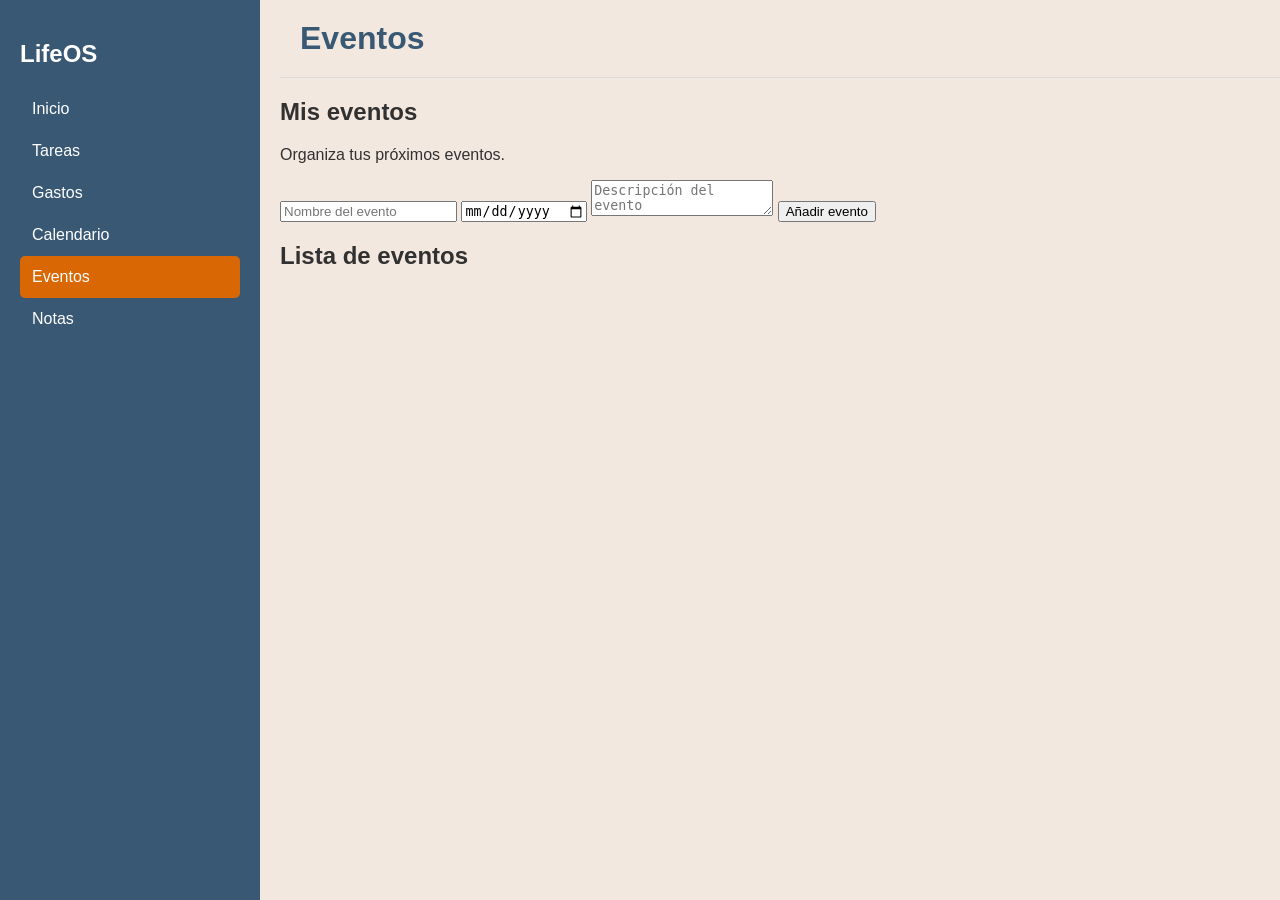
==== eventos.html @ 9a354e15 "HU03 - Gestion de eventos" ====
<!DOCTYPE html>
<html lang="es">

<head>
    <meta charset="UTF-8">
    <meta name="viewport" content="width=devide-width, initial-scale=1.0">
    <title>LifeOS - Eventos</title>
    <link rel="stylesheet" href="css/style.css">
    <script src="js/main.js" defer></script>
</head>

<body>
    <nav>
        <h2>LifeOS</h2>
        <a href="index.html">Inicio</a>
        <a href="tareas.html">Tareas</a>
        <a href="gastos.html">Gastos</a>
        <a href="calendario.html">Calendario</a>
        <a href="eventos.html" class="activo">Eventos</a>
        <a href="notas.html">Notas</a>
    </nav>

    <header>
        <h1>Eventos</h1>
    </header>
    <main>
        <section>
            <h2>Mis eventos</h2>
            <p>Organiza tus próximos eventos.</p>

            <form id="formularioEvento">
                <input type="text" id="nombreEvento" placeholder="Nombre del evento" required>

                <input type="date" id="fechaEvento" required>

                <textarea id="descripcionEvento" placeholder="Descripción del evento"></textarea>

                <button type="submit">Añadir evento</button>
            </form>
        </section>

        <section>
            <h2>Lista de eventos</h2>
            <ul id="listaEventos"></ul>

        </section>
    </main>

</body>

</html>
---- css/style.css ----
nav {
    background-color: #395874;
    width: 220px;
    height: 100vh;
    position: fixed;
    top: 0;
    left: 0;
    padding: 20px;
}

nav h2 {
    color: white;
}

nav a {
    display: block;
    color: white;
    text-decoration: none;
    padding: 12px;
}

main {
    margin-left: 280px;
}
header {
    margin-left: 280px;
    padding: 20px;
    border-bottom: 1px solid #ddd;
}

header h1 {
    color: #395874;
    margin: 0;
}
body {
    margin: 0;
    font-family: Arial, sans-serif;
    background-color: #F2E8DF;
    color: #313131;
}
.bienvenida {
    background-color: white;
    padding: 20px;
    border-radius: 10px;
    margin-top: 20px;
}

.bienvenida h2 {
    color: #395874;
    margin-top: 0;
}
.resumen {
    display: flex;
    gap: 20px;
    margin-top: 20px;
}

.tarjeta {
    background-color: white;
    padding: 20px;
    border-radius: 10px;
    flex: 1;
}

.tarjeta h3 {
    color: #395874;
    font-size: 16px;
}

.tarjeta p {
    font-size: 24px;
    font-weight: bold;
}
.tareasInicio {
    background-color: white;
    padding: 20px;
    border-radius: 10px;
    margin-top: 20px;
}

.tareasInicio h2 {
    color: #395874;
}

.tareasInicio a {
    color: #D96704;
    text-decoration: none;
}

.eventosInicio {
    background-color: white;
    padding: 20px;
    border-radius: 10px;
    margin-top: 20px;
}

.eventosInicio h2 {
    color: #395874;
}

.eventosInicio a {
    color: #D96704;
    text-decoration: none;
}

nav a:hover {
    background-color: #D96704;
    border-radius: 5px;
}

nav a.activo {
    background-color: #D96704;
    border-radius: 5px;
}
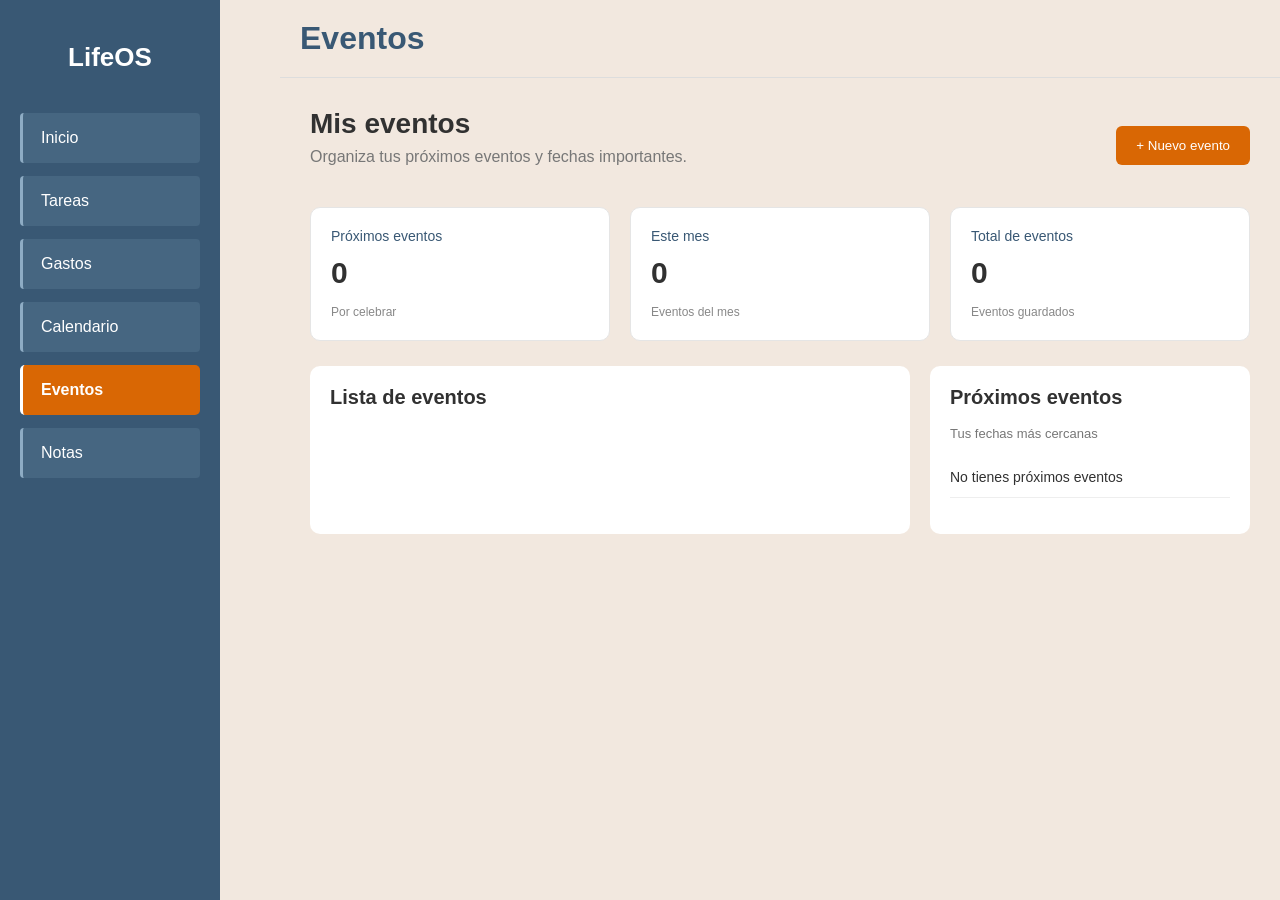
==== commit a749764f: "Mejoras visuales HU03 eventos" ====
--- a/eventos.html
+++ b/eventos.html
@@ -3,10 +3,10 @@
 
 <head>
     <meta charset="UTF-8">
-    <meta name="viewport" content="width=devide-width, initial-scale=1.0">
+    <meta name="viewport" content="width=device-width, initial-scale=1.0">
     <title>LifeOS - Eventos</title>
     <link rel="stylesheet" href="css/style.css">
-    <script src="js/main.js" defer></script>
+    <script src="js/eventos.js" defer></script>
 </head>
 
 <body>
@@ -23,10 +23,17 @@
     <header>
         <h1>Eventos</h1>
     </header>
-    <main>
-        <section>
-            <h2>Mis eventos</h2>
-            <p>Organiza tus próximos eventos.</p>
+    <main class="paginaEventos">
+        <section class="cabeceraEventos">
+            <div>
+                <h2>Mis eventos</h2>
+                <p>Organiza tus próximos eventos y fechas importantes.</p>
+            </div>
+
+            <button type="button" id="botonNuevoEvento">+ Nuevo evento</button>
+        </section>
+
+        <section class="formularioEventos" id="seccionFormularioEvento" hidden>
 
             <form id="formularioEvento">
                 <input type="text" id="nombreEvento" placeholder="Nombre del evento" required>
@@ -39,11 +46,43 @@
             </form>
         </section>
 
-        <section>
-            <h2>Lista de eventos</h2>
-            <ul id="listaEventos"></ul>
+        <section class="resumenEventos">
 
-        </section>
+    <div class="tarjetaEvento">
+        <h3>Próximos eventos</h3>
+        <p id="totalProximosEventos">0</p>
+        <span>Por celebrar</span>
+    </div>
+
+    <div class="tarjetaEvento">
+        <h3>Este mes</h3>
+        <p id="eventosEsteMes">0</p>
+        <span>Eventos del mes</span>
+    </div>
+
+    <div class="tarjetaEvento">
+        <h3>Total de eventos</h3>
+        <p id="totalEventos">0</p>
+        <span>Eventos guardados</span>
+    </div>
+
+</section>
+
+        <div class="contenidoEventos">
+
+    <section class="listadoEventos">
+        <h2>Lista de eventos</h2>
+        <ul id="listaEventos"></ul>
+    </section>
+
+    <section class="proximosEventos">
+        <h2>Próximos eventos</h2>
+        <p>Tus fechas más cercanas</p>
+
+        <ul id="listaProximosEventos"></ul>
+    </section>
+
+</div>
     </main>
 
 </body>
--- a/css/style.css
+++ b/css/style.css
@@ -111,4 +111,739 @@
 nav a.activo {
     background-color: #D96704;
     border-radius: 5px;
+}
+
+/* PAGINA DE TAREAS */
+
+.paginaTareas {
+    padding: 30px;
+}
+
+/* CABECERA */
+
+.cabeceraTareas {
+    display: flex;
+    justify-content: space-between;
+    align-items: center;
+    margin-bottom: 25px;
+}
+
+.cabeceraTareas h2 {
+    font-size: 28px;
+    margin: 0;
+}
+
+.cabeceraTareas p {
+    color: #777;
+    margin-top: 8px;
+}
+
+/* BOTON NUEVA TAREA */
+
+#botonNuevaTarea {
+    background-color: #D96704;
+    color: white;
+    border: none;
+    padding: 12px 20px;
+    border-radius: 6px;
+    cursor: pointer;
+}
+
+#botonNuevaTarea:hover {
+    background-color: #b85503;
+}
+
+/* FORMULARIO */
+
+.formularioTareas {
+    background-color: white;
+    padding: 20px;
+    border-radius: 10px;
+    margin-bottom: 25px;
+}
+
+#formularioTarea {
+    display: flex;
+    gap: 10px;
+    flex-wrap: wrap;
+}
+
+#formularioTarea input,
+#formularioTarea select {
+    padding: 12px;
+    border: 1px solid #ddd;
+    border-radius: 6px;
+    flex: 1;
+}
+
+#formularioTarea button {
+    background-color: #395874;
+    color: white;
+    border: none;
+    padding: 12px 20px;
+    border-radius: 6px;
+    cursor: pointer;
+}
+
+#formularioTarea button:hover {
+    background-color: #29445e;
+}
+
+/* LISTADO DE TAREAS */
+
+.listadoTareas {
+    background-color: white;
+    padding: 20px;
+    border-radius: 10px;
+}
+
+.listadoTareas h2 {
+    margin-top: 0;
+    font-size: 20px;
+}
+
+/* OCULTAR FORMULARIO */
+
+.formularioTareas[hidden] {
+    display: none;
+}
+
+/* LISTA DE TAREAS */
+
+#listaTareas {
+    list-style: none;
+    padding: 0;
+    margin: 0;
+}
+
+#listaTareas li {
+    padding: 18px 10px;
+    border-bottom: 1px solid #eee;
+    font-size: 14px;
+}
+
+#listaTareas li:last-child {
+    border-bottom: none;
+}
+
+/* BOTONES DE LAS TAREAS */
+
+#listaTareas button {
+    padding: 8px 12px;
+    margin-left: 8px;
+    border: none;
+    border-radius: 5px;
+    cursor: pointer;
+    font-size: 12px;
+}
+
+/* COMPLETAR */
+
+#listaTareas button:nth-of-type(1) {
+    background-color: #395874;
+    color: white;
+}
+
+/* ELIMINAR */
+
+#listaTareas button:nth-of-type(2) {
+    background-color: #f8dddd;
+    color: #a52a2a;
+}
+
+/* EDITAR */
+
+#listaTareas button:nth-of-type(3) {
+    background-color: #F2E8DF;
+    color: #D96704;
+}
+
+/* EFECTO AL PASAR EL RATON */
+
+#listaTareas button:hover {
+    opacity: 0.8;
+}
+
+/* TARJETAS DE RESUMEN DE TAREAS */
+
+.resumenTareas {
+    display: flex;
+    gap: 20px;
+    margin-bottom: 25px;
+}
+
+.tarjetaTarea {
+    background-color: white;
+    padding: 20px;
+    border-radius: 10px;
+    flex: 1;
+    border: 1px solid #e5e5e5;
+}
+
+.tarjetaTarea h3 {
+    color: #395874;
+    font-size: 14px;
+    font-weight: normal;
+    margin: 0;
+}
+
+.tarjetaTarea p {
+    font-size: 30px;
+    font-weight: bold;
+    margin: 12px 0;
+}
+
+.tarjetaTarea span {
+    color: #888;
+    font-size: 12px;
+}
+
+/* DISTRIBUCION DE TAREAS */
+
+.contenidoTareas {
+    display: flex;
+    gap: 20px;
+}
+
+.listadoTareas {
+    flex: 2;
+    min-width: 0;
+}
+
+.progresoTareas {
+    flex: 1;
+    background-color: white;
+    padding: 20px;
+    border-radius: 10px;
+}
+
+.progresoTareas h2 {
+    margin-top: 0;
+    font-size: 20px;
+}
+
+.progresoTareas h3 {
+    margin-top: 30px;
+    font-size: 16px;
+}
+
+/* BARRA DE PROGRESO */
+
+.barraProgreso {
+    background-color: #e5e5e5;
+    height: 8px;
+    border-radius: 10px;
+    overflow: hidden;
+}
+
+#progresoCompletado {
+    background-color: #D96704;
+    height: 100%;
+    width: 0%;
+    border-radius: 10px;
+}
+
+#porcentajeProgreso {
+    font-weight: bold;
+}
+
+/* MEJORAR LISTADO DE TAREAS */
+
+#listaTareas li {
+    display: flex;
+    align-items: center;
+    flex-wrap: wrap;
+    gap: 8px;
+    padding: 16px 10px;
+    border-bottom: 1px solid #eee;
+}
+
+#listaTareas li:hover {
+    background-color: #faf8f6;
+}
+
+/* BOTONES */
+
+#listaTareas button {
+    margin-left: 0;
+    padding: 8px 12px;
+    border-radius: 6px;
+    font-size: 12px;
+}
+
+/* SEPARAR EL PRIMER BOTON DEL TEXTO */
+
+#listaTareas button:first-of-type {
+    margin-left: auto;
+}
+
+/* BOTONES DESACTIVADOS */
+
+#listaTareas button:disabled {
+    background-color: #ddd;
+    color: #777;
+    cursor: default;
+}
+
+/* ETIQUETAS DE PRIORIDAD */
+
+.prioridad {
+    padding: 5px 10px;
+    border-radius: 5px;
+    font-size: 12px;
+    font-weight: bold;
+    text-transform: capitalize;
+}
+
+/* ALTA - ROJO */
+.prioridad.alta {
+    background-color: #FCE2E2;
+    color: #B42318;
+}
+
+/* MEDIA - NARANJA */
+.prioridad.media {
+    background-color: #FFF0D9;
+    color: #B85C00;
+}
+
+/* BAJA - VERDE */
+.prioridad.baja {
+    background-color: #DDF3E4;
+    color: #237A42;
+}
+
+/* TAREAS COMPLETADAS */
+
+#listaTareas li.tareaCompletada {
+    background-color: #F0F8F1;
+    border-left: 4px solid #4CAF50;
+}
+
+.tareaCompletada button:first-of-type {
+    background-color: #DDF3E4;
+    color: #237A42;
+    opacity: 1;
+}
+
+.tareaCompletada .prioridad {
+    opacity: 0.6;
+}
+
+/* MENU LATERAL */
+
+nav {
+    box-sizing: border-box;
+    display: flex;
+    flex-direction: column;
+    gap: 5px;
+}
+
+nav h2 {
+    font-size: 26px;
+    margin-bottom: 35px;
+    text-align: center;
+}
+
+nav a {
+    padding: 14px 15px;
+    border-radius: 8px;
+    font-size: 14px;
+    transition: background-color 0.2s;
+}
+
+nav a:hover {
+    background-color: #4D6B86;
+}
+
+nav a.activo {
+    background-color: #D96704;
+    font-weight: bold;
+}
+/* ENLACES DEL MENU LATERAL */
+
+nav a {
+    background-color: #466681;
+    border-left: 3px solid #8EACC4;
+    border-radius: 4px;
+    padding: 16px 18px;
+    margin-bottom: 8px;
+    font-size: 16px;
+}
+
+/* AL PASAR EL RATON */
+
+nav a:hover {
+    background-color: #557792;
+}
+
+/* PAGINA ACTIVA */
+
+nav a.activo {
+    background-color: #D96704;
+    border-left: 3px solid white;
+}
+
+/* PARTE INFERIOR DEL MENU */
+
+.pieMenu {
+    margin-top: auto;
+    text-align: center;
+}
+
+.infoMenu {
+    background-color: #F0F8F1;
+    padding: 15px;
+    border-radius: 8px;
+    color: #D96704;
+    text-align: left;
+}
+
+.infoMenu h3 {
+    margin: 0;
+    font-size: 15px;
+}
+
+.infoMenu p {
+    font-size: 13px;
+}
+
+.infoMenu hr {
+    border: none;
+    border-top: 1px solid #7890A5;
+}
+
+.pieMenu small {
+    display: block;
+    color: #C5D3DF;
+    margin-top: 15px;
+    font-size: 11px;
+}
+
+/* CABECERA DE EVENTOS */
+
+.cabeceraEventos {
+    display: flex;
+    justify-content: space-between;
+    align-items: center;
+    margin-bottom: 25px;
+}
+
+.cabeceraEventos h2 {
+    font-size: 28px;
+    margin: 0;
+}
+
+.cabeceraEventos p {
+    color: #777;
+    margin-top: 8px;
+}
+
+#botonNuevoEvento {
+    background-color: #D96704;
+    color: white;
+    border: none;
+    padding: 12px 20px;
+    border-radius: 6px;
+    cursor: pointer;
+}
+
+#botonNuevoEvento:hover {
+    background-color: #b85503;
+}
+
+/* FORMULARIO DE EVENTOS */
+
+.formularioEventos[hidden] {
+    display: none;
+}
+
+/* TARJETAS DE EVENTOS */
+
+.resumenEventos {
+    display: flex;
+    gap: 20px;
+    margin-bottom: 25px;
+}
+
+.tarjetaEvento {
+    background-color: white;
+    padding: 20px;
+    border-radius: 10px;
+    flex: 1;
+    border: 1px solid #e5e5e5;
+}
+
+.tarjetaEvento h3 {
+    color: #395874;
+    font-size: 14px;
+    font-weight: normal;
+    margin: 0;
+}
+
+.tarjetaEvento p {
+    font-size: 30px;
+    font-weight: bold;
+    margin: 12px 0;
+}
+
+.tarjetaEvento span {
+    color: #888;
+    font-size: 12px;
+}
+
+/* LISTADO DE EVENTOS */
+
+.listadoEventos {
+    background-color: white;
+    padding: 20px;
+    border-radius: 10px;
+}
+
+.listadoEventos h2 {
+    margin-top: 0;
+    font-size: 20px;
+}
+
+#listaEventos {
+    list-style: none;
+    padding: 0;
+    margin: 0;
+}
+
+#listaEventos li {
+    padding: 18px 10px;
+    border-bottom: 1px solid #eee;
+    font-size: 14px;
+}
+
+#listaEventos li:last-child {
+    border-bottom: none;
+}
+
+#listaEventos li:hover {
+    background-color: #faf8f6;
+}
+
+/* BOTONES DE EVENTOS */
+
+#listaEventos button {
+    padding: 8px 12px;
+    margin-left: 8px;
+    border: none;
+    border-radius: 5px;
+    cursor: pointer;
+    font-size: 12px;
+}
+
+#listaEventos button:first-of-type {
+    background-color: #f8dddd;
+    color: #a52a2a;
+}
+
+#listaEventos button:last-of-type {
+    background-color: #F2E8DF;
+    color: #D96704;
+}
+
+#listaEventos button:hover {
+    opacity: 0.8;
+}
+
+/* DISEÑO DE CADA EVENTO */
+
+#listaEventos li {
+    display: flex;
+    align-items: center;
+    gap: 15px;
+    padding: 15px 10px;
+}
+
+/* FECHA */
+
+.fechaEvento {
+    background-color: #F2E8DF;
+    border-radius: 8px;
+    padding: 10px;
+    min-width: 45px;
+    text-align: center;
+}
+
+.fechaEvento strong {
+    display: block;
+    color: #D96704;
+    font-size: 22px;
+}
+
+.fechaEvento span {
+    color: #395874;
+    font-size: 12px;
+    font-weight: bold;
+}
+
+/* INFORMACION */
+
+.informacionEvento {
+    flex: 1;
+    min-width: 0;
+}
+
+.informacionEvento h3 {
+    margin: 0 0 5px 0;
+    font-size: 15px;
+    color: #313131;
+}
+
+.informacionEvento p {
+    margin: 0;
+    font-size: 13px;
+    color: #777;
+}
+
+/* FORMULARIO DE EVENTOS */
+
+.formularioEventos {
+    background-color: white;
+    padding: 20px;
+    border-radius: 10px;
+    margin-bottom: 25px;
+}
+
+#formularioEvento {
+    display: flex;
+    gap: 15px;
+    align-items: center;
+    flex-wrap: wrap;
+}
+
+#formularioEvento input,
+#formularioEvento textarea {
+    padding: 12px;
+    border: 1px solid #ddd;
+    border-radius: 6px;
+    font-family: Arial, sans-serif;
+    font-size: 14px;
+    flex: 1;
+    min-width: 150px;
+    box-sizing: border-box;
+}
+
+#formularioEvento textarea {
+    resize: vertical;
+    min-height: 45px;
+}
+
+#formularioEvento input:focus,
+#formularioEvento textarea:focus {
+    outline: none;
+    border-color: #395874;
+}
+
+#formularioEvento button {
+    background-color: #395874;
+    color: white;
+    border: none;
+    padding: 14px 20px;
+    border-radius: 6px;
+    cursor: pointer;
+    font-size: 14px;
+}
+
+#formularioEvento button:hover {
+    background-color: #29445e;
+}
+
+/* DISTRIBUCION DE EVENTOS */
+
+.contenidoEventos {
+    display: flex;
+    gap: 20px;
+}
+
+.listadoEventos {
+    flex: 2;
+    min-width: 0;
+}
+
+.proximosEventos {
+    flex: 1;
+    background-color: white;
+    padding: 20px;
+    border-radius: 10px;
+}
+
+.proximosEventos h2 {
+    margin-top: 0;
+    font-size: 20px;
+}
+
+.proximosEventos p {
+    color: #777;
+    font-size: 13px;
+}
+
+#listaProximosEventos {
+    list-style: none;
+    padding: 0;
+}
+
+#listaProximosEventos li {
+    padding: 12px 0;
+    border-bottom: 1px solid #eee;
+    font-size: 14px;
+}
+
+/* PROXIMOS EVENTOS */
+
+#listaProximosEventos li {
+    display: flex;
+    align-items: center;
+    gap: 12px;
+    padding: 12px 0;
+    border-bottom: 1px solid #eee;
+}
+
+#listaProximosEventos li p {
+    margin: 0;
+    color: #313131;
+    font-size: 14px;
+    font-weight: bold;
+}
+
+#listaProximosEventos .fechaEvento {
+    flex-shrink: 0;
+}
+
+/* AJUSTAR PAGINA DE EVENTOS */
+
+.paginaEventos {
+    margin-left: 280px;
+    padding: 30px;
+    box-sizing: border-box;
+}
+
+.contenidoEventos {
+    display: flex;
+    gap: 20px;
+    width: 100%;
+}
+
+.listadoEventos {
+    flex: 2;
+    min-width: 0;
+}
+
+.proximosEventos {
+    flex: 1;
+    min-width: 0;
+}
+
+.resumenEventos {
+    width: 100%;
+    box-sizing: border-box;
+}
+
+.contenidoEventos {
+    width: 100%;
+    box-sizing: border-box;
 }
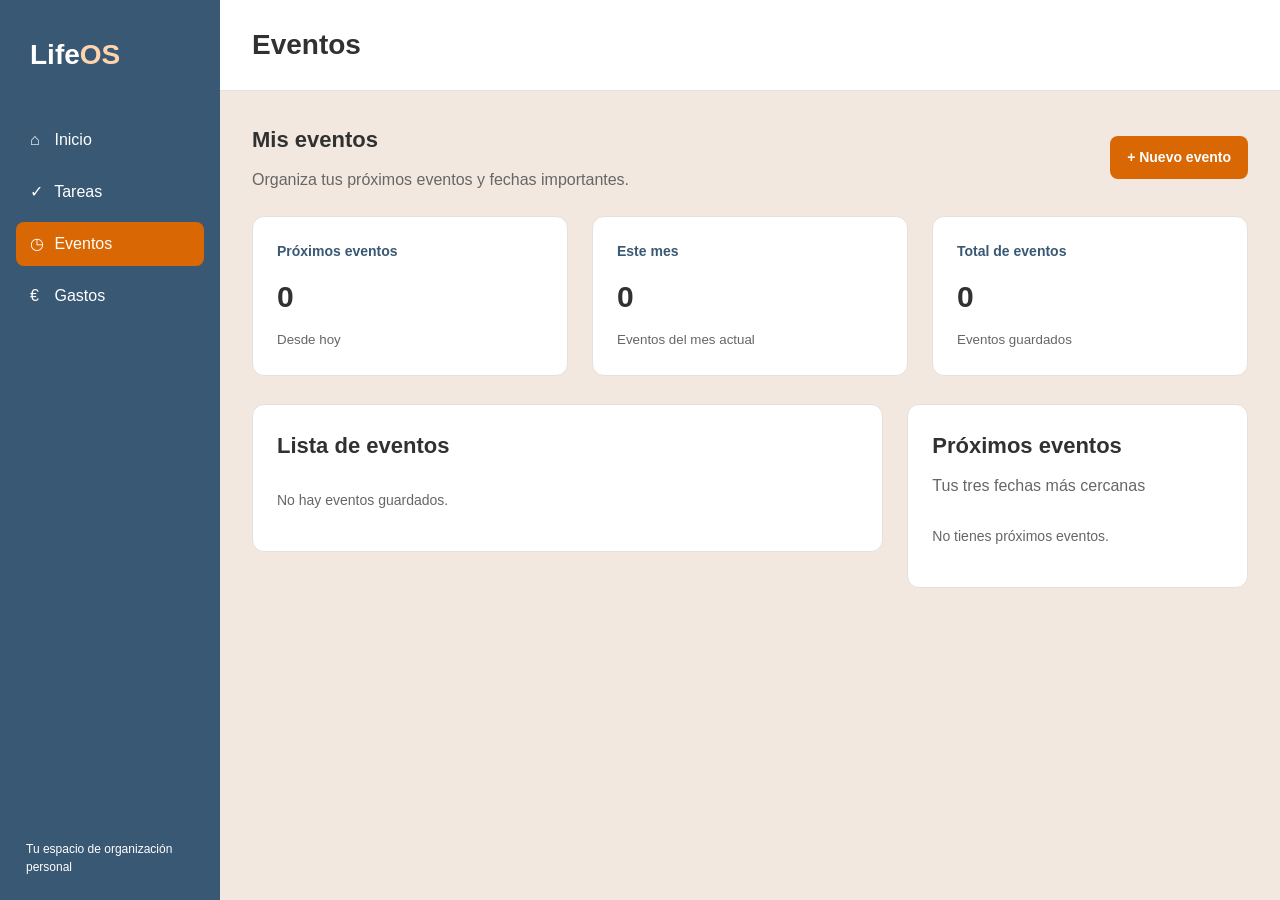
==== commit 9a4b0014: "Corrección del código final" ====
--- a/eventos.html
+++ b/eventos.html
@@ -1,90 +1,101 @@
 <!DOCTYPE html>
 <html lang="es">
-
-<head>
-    <meta charset="UTF-8">
-    <meta name="viewport" content="width=device-width, initial-scale=1.0">
-    <title>LifeOS - Eventos</title>
-    <link rel="stylesheet" href="css/style.css">
-    <script src="js/eventos.js" defer></script>
-</head>
-
-<body>
-    <nav>
-        <h2>LifeOS</h2>
-        <a href="index.html">Inicio</a>
-        <a href="tareas.html">Tareas</a>
-        <a href="gastos.html">Gastos</a>
-        <a href="calendario.html">Calendario</a>
-        <a href="eventos.html" class="activo">Eventos</a>
-        <a href="notas.html">Notas</a>
-    </nav>
-
-    <header>
-        <h1>Eventos</h1>
-    </header>
-    <main class="paginaEventos">
-        <section class="cabeceraEventos">
-            <div>
-                <h2>Mis eventos</h2>
-                <p>Organiza tus próximos eventos y fechas importantes.</p>
+    <head>
+        <meta charset="UTF-8">
+        <meta name="viewport" content="width=device-width, initial-scale=1.0">
+        <title>LifeOS - Eventos</title>
+        <link rel="stylesheet" href="css/style.css">
+        <script src="js/eventos.js" defer></script>
+    </head>
+    <body>
+        <nav class="menu" aria-label="Navegación principal">
+            <a class="logo" href="index.html">Life<span>OS</span></a>
+            <a href="index.html">
+                <span aria-hidden="true">⌂</span>
+                Inicio
+            </a>
+            <a href="tareas.html">
+                <span aria-hidden="true">✓</span>
+                Tareas
+            </a>
+            <a href="eventos.html" class="activo" aria-current="page">
+                <span aria-hidden="true">◷</span>
+                Eventos
+            </a>
+            <a href="gastos.html">
+                <span aria-hidden="true">€</span>
+                Gastos
+            </a>
+            <p class="pieMenu">Tu espacio de organización personal</p>
+        </nav>
+        <header class="cabecera">
+            <h1>Eventos</h1>
+        </header>
+        <main class="pagina eventos">
+            <p id="mensaje" class="mensaje" role="alert" hidden></p>
+            <section class="tituloPagina">
+                <div>
+                    <h2>Mis eventos</h2>
+                    <p>Organiza tus próximos eventos y fechas importantes.</p>
+                </div>
+                <button id="botonNuevoEvento" aria-controls="seccionFormularioEvento" aria-expanded="false">+ Nuevo evento</button>
+            </section>
+            <section class="estadisticas" aria-label="Resumen de eventos">
+                <div class="tarjeta estadistica">
+                    <h3>Próximos eventos</h3>
+                    <p id="totalProximosEventos">0</p>
+                    <small>Desde hoy</small>
+                </div>
+                <div class="tarjeta estadistica">
+                    <h3>Este mes</h3>
+                    <p id="eventosEsteMes">0</p>
+                    <small>Eventos del mes actual</small>
+                </div>
+                <div class="tarjeta estadistica">
+                    <h3>Total de eventos</h3>
+                    <p id="totalEventos">0</p>
+                    <small>Eventos guardados</small>
+                </div>
+            </section>
+            <section class="tarjeta formulario" id="seccionFormularioEvento" hidden>
+                <h2 id="tituloFormulario">Nuevo evento</h2>
+                <form id="formularioEvento">
+                    <div class="campo">
+                        <label for="nombreEvento">Título</label>
+                        <input id="nombreEvento" name="nombre" required maxlength="120">
+                    </div>
+                    <div class="campo">
+                        <label for="fechaEvento">Fecha</label>
+                        <input type="date" id="fechaEvento" name="fecha" required>
+                    </div>
+                    <div class="campo">
+                        <label for="lugarEvento">Lugar</label>
+                        <input id="lugarEvento" name="lugar" required maxlength="160" placeholder="Dirección o reunión online">
+                    </div>
+                    <div class="campo campoAncho">
+                        <label for="descripcionEvento">Descripción (opcional)</label>
+                        <textarea id="descripcionEvento" name="descripcion" maxlength="1000" rows="2">
+                        </textarea>
+                    </div>
+                    <div class="acciones">
+                        <button type="submit">Guardar evento</button>
+                        <button type="button" class="secundario" id="cancelarEvento">Cancelar</button>
+                    </div>
+                </form>
+            </section>
+            <div class="columnas">
+                <section class="tarjeta">
+                    <h2>Lista de eventos</h2>
+                    <ul id="listaEventos" class="lista">
+                    </ul>
+                </section>
+                <section class="tarjeta">
+                    <h2>Próximos eventos</h2>
+                    <p class="ayuda">Tus tres fechas más cercanas</p>
+                    <ul id="listaProximosEventos" class="lista">
+                    </ul>
+                </section>
             </div>
-
-            <button type="button" id="botonNuevoEvento">+ Nuevo evento</button>
-        </section>
-
-        <section class="formularioEventos" id="seccionFormularioEvento" hidden>
-
-            <form id="formularioEvento">
-                <input type="text" id="nombreEvento" placeholder="Nombre del evento" required>
-
-                <input type="date" id="fechaEvento" required>
-
-                <textarea id="descripcionEvento" placeholder="Descripción del evento"></textarea>
-
-                <button type="submit">Añadir evento</button>
-            </form>
-        </section>
-
-        <section class="resumenEventos">
-
-    <div class="tarjetaEvento">
-        <h3>Próximos eventos</h3>
-        <p id="totalProximosEventos">0</p>
-        <span>Por celebrar</span>
-    </div>
-
-    <div class="tarjetaEvento">
-        <h3>Este mes</h3>
-        <p id="eventosEsteMes">0</p>
-        <span>Eventos del mes</span>
-    </div>
-
-    <div class="tarjetaEvento">
-        <h3>Total de eventos</h3>
-        <p id="totalEventos">0</p>
-        <span>Eventos guardados</span>
-    </div>
-
-</section>
-
-        <div class="contenidoEventos">
-
-    <section class="listadoEventos">
-        <h2>Lista de eventos</h2>
-        <ul id="listaEventos"></ul>
-    </section>
-
-    <section class="proximosEventos">
-        <h2>Próximos eventos</h2>
-        <p>Tus fechas más cercanas</p>
-
-        <ul id="listaProximosEventos"></ul>
-    </section>
-
-</div>
-    </main>
-
-</body>
-
-</html>+        </main>
+    </body>
+</html>
--- a/css/style.css
+++ b/css/style.css
@@ -1,849 +1,618 @@
-nav {
-    background-color: #395874;
-    width: 220px;
-    height: 100vh;
-    position: fixed;
-    top: 0;
-    left: 0;
-    padding: 20px;
-}
-
-nav h2 {
-    color: white;
-}
-
-nav a {
-    display: block;
-    color: white;
-    text-decoration: none;
-    padding: 12px;
-}
-
-main {
-    margin-left: 280px;
-}
-header {
-    margin-left: 280px;
-    padding: 20px;
-    border-bottom: 1px solid #ddd;
-}
-
-header h1 {
-    color: #395874;
-    margin: 0;
-}
+/*colores, navegación y componentes compartidos */
+
+:root {
+    --azul: #395874;
+    --naranja: #d96704;
+    --crema: #f2e8df;
+    --texto: #313131;
+    --borde: #e5e0db;
+}
+
+* {
+    box-sizing: border-box;
+}
+
 body {
     margin: 0;
-    font-family: Arial, sans-serif;
-    background-color: #F2E8DF;
-    color: #313131;
-}
-.bienvenida {
-    background-color: white;
-    padding: 20px;
-    border-radius: 10px;
-    margin-top: 20px;
-}
-
-.bienvenida h2 {
-    color: #395874;
-    margin-top: 0;
-}
-.resumen {
-    display: flex;
-    gap: 20px;
-    margin-top: 20px;
-}
-
-.tarjeta {
-    background-color: white;
-    padding: 20px;
-    border-radius: 10px;
-    flex: 1;
-}
-
-.tarjeta h3 {
-    color: #395874;
+    font-family: Inter, Arial, sans-serif;
+    color: var(--texto);
+    background: var(--crema);
+    line-height: 1.5;
+}
+
+h1, h2, h3, p {
+    margin: 0 0 12px;
+}
+
+h1 {
+    font-size: 28px;
+}
+
+h2 {
+    font-size: 22px;
+}
+
+h3 {
     font-size: 16px;
 }
 
-.tarjeta p {
-    font-size: 24px;
+a {
+    color: var(--azul);
+}
+
+button, input, select, textarea {
+    font: inherit;
+}
+
+button, .enlace {
+    font-size: 14px;
     font-weight: bold;
 }
-.tareasInicio {
-    background-color: white;
-    padding: 20px;
-    border-radius: 10px;
-    margin-top: 20px;
-}
-
-.tareasInicio h2 {
-    color: #395874;
-}
-
-.tareasInicio a {
-    color: #D96704;
+
+button {
+    border: 1px solid transparent;
+    border-radius: 8px;
+    padding: 10px 16px;
+    background: var(--naranja);
+    color: white;
+    cursor: pointer;
+}
+
+button:hover {
+    filter: brightness(0.9);
+}
+
+button:active {
+    transform: translateY(1px);
+}
+
+.secundario {
+    color: var(--azul);
+    background: white;
+    border-color: var(--azul);
+}
+
+.borrar {
+    color: #9f2525;
+    background: #fce2e2;
+}
+
+:focus-visible {
+    outline: 3px solid var(--azul);
+    outline-offset: 3px;
+}
+
+.menu :focus-visible {
+    outline-color: white;
+}
+
+[hidden] {
+    display: none !important;
+}
+
+.saltar {
+    position: fixed;
+    top: -80px;
+    left: 16px;
+    z-index: 2;
+    padding: 12px;
+    background: white;
+}
+
+.saltar:focus {
+    top: 12px;
+}
+
+.menu {
+    position: fixed;
+    inset: 0 auto 0 0;
+    width: 220px;
+    padding: 24px 16px;
+    display: flex;
+    flex-direction: column;
+    gap: 8px;
+    overflow-y: auto;
+    background: var(--azul);
+    color: white;
+}
+
+.menu a {
+    padding: 10px 14px;
+    color: white;
+    border-radius: 8px;
     text-decoration: none;
 }
 
-.eventosInicio {
-    background-color: white;
-    padding: 20px;
-    border-radius: 10px;
-    margin-top: 20px;
-}
-
-.eventosInicio h2 {
-    color: #395874;
-}
-
-.eventosInicio a {
-    color: #D96704;
-    text-decoration: none;
-}
-
-nav a:hover {
-    background-color: #D96704;
-    border-radius: 5px;
-}
-
-nav a.activo {
-    background-color: #D96704;
-    border-radius: 5px;
-}
-
-/* PAGINA DE TAREAS */
-
-.paginaTareas {
-    padding: 30px;
-}
-
-/* CABECERA */
-
-.cabeceraTareas {
+.menu a:hover, .menu .activo {
+    background: var(--naranja);
+}
+
+.menu .logo {
+    margin-bottom: 24px;
+    font-size: 28px;
+    font-weight: bold;
+}
+
+.logo span {
+    color: #ffd4ad;
+}
+
+.menu a span {
+    display: inline-block;
+    width: 20px;
+}
+
+.opcionPendiente {
+    padding: 10px 14px;
+    color: #e0e6eb;
+    font-size: 14px;
+}
+
+.opcionPendiente small {
+    display: block;
+    padding-left: 20px;
+    font-size: 11px;
+}
+
+.pieMenu {
+    margin: auto 0 0;
+    padding: 24px 10px 0;
+    font-size: 12px;
+}
+
+.cabecera {
+    margin-left: 220px;
+    padding: 24px 32px;
+    background: white;
+    border-bottom: 1px solid var(--borde);
+}
+
+.cabecera h1 {
+    margin: 0;
+}
+
+.pagina {
+    margin-left: 220px;
+    padding: 32px;
+    max-width: 1660px;
+}
+
+.tituloPagina {
     display: flex;
     justify-content: space-between;
     align-items: center;
-    margin-bottom: 25px;
-}
-
-.cabeceraTareas h2 {
-    font-size: 28px;
+    gap: 20px;
+    margin-bottom: 24px;
+}
+
+.tituloPagina p, .ayuda {
+    color: #666;
+}
+
+.tituloPagina p {
     margin: 0;
 }
 
-.cabeceraTareas p {
-    color: #777;
-    margin-top: 8px;
-}
-
-/* BOTON NUEVA TAREA */
-
-#botonNuevaTarea {
-    background-color: #D96704;
-    color: white;
-    border: none;
-    padding: 12px 20px;
-    border-radius: 6px;
-    cursor: pointer;
-}
-
-#botonNuevaTarea:hover {
-    background-color: #b85503;
-}
-
-/* FORMULARIO */
-
-.formularioTareas {
-    background-color: white;
-    padding: 20px;
-    border-radius: 10px;
-    margin-bottom: 25px;
-}
-
-#formularioTarea {
-    display: flex;
-    gap: 10px;
-    flex-wrap: wrap;
-}
-
-#formularioTarea input,
-#formularioTarea select {
-    padding: 12px;
-    border: 1px solid #ddd;
-    border-radius: 6px;
+.tarjeta {
+    min-width: 0;
+    padding: 24px;
+    border: 1px solid var(--borde);
+    border-radius: 12px;
+    background: white;
+}
+
+.estadisticas {
+    display: flex;
+    gap: 24px;
+    margin-bottom: 28px;
+}
+
+.estadistica {
     flex: 1;
 }
 
-#formularioTarea button {
-    background-color: #395874;
-    color: white;
-    border: none;
-    padding: 12px 20px;
-    border-radius: 6px;
-    cursor: pointer;
-}
-
-#formularioTarea button:hover {
-    background-color: #29445e;
-}
-
-/* LISTADO DE TAREAS */
-
-.listadoTareas {
-    background-color: white;
-    padding: 20px;
-    border-radius: 10px;
-}
-
-.listadoTareas h2 {
-    margin-top: 0;
-    font-size: 20px;
-}
-
-/* OCULTAR FORMULARIO */
-
-.formularioTareas[hidden] {
-    display: none;
-}
-
-/* LISTA DE TAREAS */
-
-#listaTareas {
+.estadistica h3 {
+    color: var(--azul);
+    font-size: 14px;
+}
+
+.estadistica p {
+    margin: 8px 0;
+    font-size: 30px;
+    font-weight: bold;
+}
+
+.estadistica small {
+    color: #666;
+}
+
+.columnas {
+    display: flex;
+    align-items: flex-start;
+    gap: 24px;
+}
+
+.columnas > :first-child {
+    flex: 2;
+}
+
+.columnas > :last-child {
+    flex: 1;
+}
+
+.tituloTarjeta {
+    display: flex;
+    justify-content: space-between;
+    align-items: center;
+    gap: 16px;
+    margin-bottom: 12px;
+}
+
+.tituloTarjeta h2 {
+    margin: 0;
+}
+
+.enlace {
+    display: inline-block;
+    color: #a94d00;
+    text-decoration: none;
+}
+
+.enlace:hover {
+    text-decoration: underline;
+}
+
+.lista {
     list-style: none;
     padding: 0;
     margin: 0;
 }
 
-#listaTareas li {
-    padding: 18px 10px;
-    border-bottom: 1px solid #eee;
-    font-size: 14px;
-}
-
-#listaTareas li:last-child {
-    border-bottom: none;
-}
-
-/* BOTONES DE LAS TAREAS */
-
-#listaTareas button {
-    padding: 8px 12px;
-    margin-left: 8px;
-    border: none;
-    border-radius: 5px;
-    cursor: pointer;
-    font-size: 12px;
-}
-
-/* COMPLETAR */
-
-#listaTareas button:nth-of-type(1) {
-    background-color: #395874;
-    color: white;
-}
-
-/* ELIMINAR */
-
-#listaTareas button:nth-of-type(2) {
-    background-color: #f8dddd;
-    color: #a52a2a;
-}
-
-/* EDITAR */
-
-#listaTareas button:nth-of-type(3) {
-    background-color: #F2E8DF;
-    color: #D96704;
-}
-
-/* EFECTO AL PASAR EL RATON */
-
-#listaTareas button:hover {
-    opacity: 0.8;
-}
-
-/* TARJETAS DE RESUMEN DE TAREAS */
-
-.resumenTareas {
-    display: flex;
-    gap: 20px;
-    margin-bottom: 25px;
-}
-
-.tarjetaTarea {
-    background-color: white;
-    padding: 20px;
-    border-radius: 10px;
-    flex: 1;
-    border: 1px solid #e5e5e5;
-}
-
-.tarjetaTarea h3 {
-    color: #395874;
-    font-size: 14px;
-    font-weight: normal;
-    margin: 0;
-}
-
-.tarjetaTarea p {
-    font-size: 30px;
-    font-weight: bold;
-    margin: 12px 0;
-}
-
-.tarjetaTarea span {
-    color: #888;
-    font-size: 12px;
-}
-
-/* DISTRIBUCION DE TAREAS */
-
-.contenidoTareas {
-    display: flex;
-    gap: 20px;
-}
-
-.listadoTareas {
-    flex: 2;
-    min-width: 0;
-}
-
-.progresoTareas {
-    flex: 1;
-    background-color: white;
-    padding: 20px;
-    border-radius: 10px;
-}
-
-.progresoTareas h2 {
-    margin-top: 0;
-    font-size: 20px;
-}
-
-.progresoTareas h3 {
-    margin-top: 30px;
-    font-size: 16px;
-}
-
-/* BARRA DE PROGRESO */
-
-.barraProgreso {
-    background-color: #e5e5e5;
-    height: 8px;
-    border-radius: 10px;
-    overflow: hidden;
-}
-
-#progresoCompletado {
-    background-color: #D96704;
-    height: 100%;
-    width: 0%;
-    border-radius: 10px;
-}
-
-#porcentajeProgreso {
-    font-weight: bold;
-}
-
-/* MEJORAR LISTADO DE TAREAS */
-
-#listaTareas li {
+.lista li {
     display: flex;
     align-items: center;
     flex-wrap: wrap;
+    gap: 12px;
+    padding: 16px 0;
+    border-bottom: 1px solid var(--borde);
+}
+
+.lista li:last-child {
+    border-bottom: 0;
+}
+
+.informacion {
+    flex: 1;
+    min-width: 140px;
+    overflow-wrap: anywhere;
+}
+
+.informacion strong, .informacion small {
+    display: block;
+}
+
+.informacion small {
+    margin-top: 4px;
+    color: #666;
+}
+
+.informacion p {
+    margin: 8px 0 0;
+    font-size: 14px;
+    white-space: pre-wrap;
+}
+
+.acciones {
+    display: flex;
+    flex-wrap: wrap;
     gap: 8px;
-    padding: 16px 10px;
-    border-bottom: 1px solid #eee;
-}
-
-#listaTareas li:hover {
-    background-color: #faf8f6;
-}
-
-/* BOTONES */
-
-#listaTareas button {
-    margin-left: 0;
+}
+
+.acciones button {
     padding: 8px 12px;
+    font-size: 13px;
+}
+
+.vacio {
+    color: #666;
+    font-size: 14px;
+}
+
+.mensaje {
+    padding: 16px;
+    border: 1px solid #9f2525;
+    border-radius: 8px;
+    background: #fce2e2;
+    color: #722020;
+}
+
+.formulario {
+    margin-bottom: 28px;
+}
+
+form {
+    display: flex;
+    flex-wrap: wrap;
+    align-items: flex-end;
+    gap: 16px;
+}
+
+.campo {
+    flex: 1 1 170px;
+    min-width: 0;
+}
+
+.campoAncho {
+    flex-basis: 100%;
+}
+
+label {
+    display: block;
+    margin-bottom: 6px;
+    font-size: 14px;
+}
+
+input, select, textarea {
+    width: 100%;
+    min-width: 0;
+    padding: 10px;
+    border: 1px solid #9a9a9a;
+    border-radius: 8px;
+    background: white;
+    color: var(--texto);
+}
+
+textarea {
+    resize: vertical;
+}
+
+progress {
+    display: block;
+    width: 100%;
+    height: 12px;
+    border: 0;
+    border-radius: 8px;
+    overflow: hidden;
+    background: var(--borde);
+    accent-color: var(--naranja);
+}
+
+progress::-webkit-progress-bar {
+    background: var(--borde);
+    border-radius: 8px;
+}
+
+progress::-webkit-progress-value {
+    background: var(--naranja);
+    border-radius: 8px;
+}
+
+progress::-moz-progress-bar {
+    background: var(--naranja);
+}
+
+.porcentaje {
+    margin-top: 10px;
+    font-weight: bold;
+}
+
+.prioridad {
+    padding: 4px 10px;
     border-radius: 6px;
-    font-size: 12px;
-}
-
-/* SEPARAR EL PRIMER BOTON DEL TEXTO */
-
-#listaTareas button:first-of-type {
-    margin-left: auto;
-}
-
-/* BOTONES DESACTIVADOS */
-
-#listaTareas button:disabled {
-    background-color: #ddd;
-    color: #777;
-    cursor: default;
-}
-
-/* ETIQUETAS DE PRIORIDAD */
-
-.prioridad {
-    padding: 5px 10px;
-    border-radius: 5px;
     font-size: 12px;
     font-weight: bold;
     text-transform: capitalize;
 }
 
-/* ALTA - ROJO */
-.prioridad.alta {
-    background-color: #FCE2E2;
-    color: #B42318;
-}
-
-/* MEDIA - NARANJA */
-.prioridad.media {
-    background-color: #FFF0D9;
-    color: #B85C00;
-}
-
-/* BAJA - VERDE */
-.prioridad.baja {
-    background-color: #DDF3E4;
-    color: #237A42;
-}
-
-/* TAREAS COMPLETADAS */
-
-#listaTareas li.tareaCompletada {
-    background-color: #F0F8F1;
-    border-left: 4px solid #4CAF50;
-}
-
-.tareaCompletada button:first-of-type {
-    background-color: #DDF3E4;
-    color: #237A42;
-    opacity: 1;
-}
-
-.tareaCompletada .prioridad {
-    opacity: 0.6;
-}
-
-/* MENU LATERAL */
-
-nav {
-    box-sizing: border-box;
-    display: flex;
-    flex-direction: column;
-    gap: 5px;
-}
-
-nav h2 {
-    font-size: 26px;
-    margin-bottom: 35px;
-    text-align: center;
-}
-
-nav a {
-    padding: 14px 15px;
-    border-radius: 8px;
-    font-size: 14px;
-    transition: background-color 0.2s;
-}
-
-nav a:hover {
-    background-color: #4D6B86;
-}
-
-nav a.activo {
-    background-color: #D96704;
+.alta {
+    background: #fce2e2;
+    color: #9f2525;
+}
+
+.media {
+    background: #fff0d9;
+    color: #8b4600;
+}
+
+.baja {
+    background: #ddf3e4;
+    color: #237a42;
+}
+
+/* INICIO*/
+
+.bienvenida {
+    margin-bottom: 28px;
+}
+
+.bienvenida h2 {
+    font-size: 30px;
+}
+
+.subtitulo {
+    color: var(--azul);
+    font-size: 13px;
     font-weight: bold;
-}
-/* ENLACES DEL MENU LATERAL */
-
-nav a {
-    background-color: #466681;
-    border-left: 3px solid #8EACC4;
-    border-radius: 4px;
-    padding: 16px 18px;
-    margin-bottom: 8px;
-    font-size: 16px;
-}
-
-/* AL PASAR EL RATON */
-
-nav a:hover {
-    background-color: #557792;
-}
-
-/* PAGINA ACTIVA */
-
-nav a.activo {
-    background-color: #D96704;
-    border-left: 3px solid white;
-}
-
-/* PARTE INFERIOR DEL MENU */
-
-.pieMenu {
-    margin-top: auto;
-    text-align: center;
-}
-
-.infoMenu {
-    background-color: #F0F8F1;
-    padding: 15px;
-    border-radius: 8px;
-    color: #D96704;
-    text-align: left;
-}
-
-.infoMenu h3 {
-    margin: 0;
-    font-size: 15px;
-}
-
-.infoMenu p {
-    font-size: 13px;
-}
-
-.infoMenu hr {
-    border: none;
-    border-top: 1px solid #7890A5;
-}
-
-.pieMenu small {
-    display: block;
-    color: #C5D3DF;
-    margin-top: 15px;
-    font-size: 11px;
-}
-
-/* CABECERA DE EVENTOS */
-
-.cabeceraEventos {
-    display: flex;
+    letter-spacing: 1px;
+}
+
+.icono {
+    display: inline-block;
+    padding: 4px 10px;
+    margin-bottom: 10px;
+    border-radius: 8px;
+    background: var(--crema);
+    color: var(--azul);
+}
+
+.index .estadistica .enlace {
+    margin-top: 8px;
+}
+
+.progresoInicio {
+    margin-top: 24px;
+}
+
+.progresoInicio progress {
+    max-width: 720px;
+}
+
+/* TAREAS */
+
+.tareaCompletada .informacion strong {
+    text-decoration: line-through;
+    color: #666;
+}
+
+.progresoTareas h3 {
+    margin-top: 28px;
+}
+
+.prioridades li {
     justify-content: space-between;
-    align-items: center;
-    margin-bottom: 25px;
-}
-
-.cabeceraEventos h2 {
-    font-size: 28px;
-    margin: 0;
-}
-
-.cabeceraEventos p {
-    color: #777;
-    margin-top: 8px;
-}
-
-#botonNuevoEvento {
-    background-color: #D96704;
-    color: white;
-    border: none;
-    padding: 12px 20px;
-    border-radius: 6px;
-    cursor: pointer;
-}
-
-#botonNuevoEvento:hover {
-    background-color: #b85503;
-}
-
-/* FORMULARIO DE EVENTOS */
-
-.formularioEventos[hidden] {
-    display: none;
-}
-
-/* TARJETAS DE EVENTOS */
-
-.resumenEventos {
-    display: flex;
-    gap: 20px;
-    margin-bottom: 25px;
-}
-
-.tarjetaEvento {
-    background-color: white;
-    padding: 20px;
-    border-radius: 10px;
-    flex: 1;
-    border: 1px solid #e5e5e5;
-}
-
-.tarjetaEvento h3 {
-    color: #395874;
-    font-size: 14px;
-    font-weight: normal;
-    margin: 0;
-}
-
-.tarjetaEvento p {
-    font-size: 30px;
-    font-weight: bold;
-    margin: 12px 0;
-}
-
-.tarjetaEvento span {
-    color: #888;
-    font-size: 12px;
-}
-
-/* LISTADO DE EVENTOS */
-
-.listadoEventos {
-    background-color: white;
-    padding: 20px;
-    border-radius: 10px;
-}
-
-.listadoEventos h2 {
-    margin-top: 0;
-    font-size: 20px;
-}
-
-#listaEventos {
-    list-style: none;
-    padding: 0;
-    margin: 0;
-}
-
-#listaEventos li {
-    padding: 18px 10px;
-    border-bottom: 1px solid #eee;
-    font-size: 14px;
-}
-
-#listaEventos li:last-child {
-    border-bottom: none;
-}
-
-#listaEventos li:hover {
-    background-color: #faf8f6;
-}
-
-/* BOTONES DE EVENTOS */
-
-#listaEventos button {
-    padding: 8px 12px;
-    margin-left: 8px;
-    border: none;
-    border-radius: 5px;
-    cursor: pointer;
-    font-size: 12px;
-}
-
-#listaEventos button:first-of-type {
-    background-color: #f8dddd;
-    color: #a52a2a;
-}
-
-#listaEventos button:last-of-type {
-    background-color: #F2E8DF;
-    color: #D96704;
-}
-
-#listaEventos button:hover {
-    opacity: 0.8;
-}
-
-/* DISEÑO DE CADA EVENTO */
-
-#listaEventos li {
-    display: flex;
-    align-items: center;
-    gap: 15px;
-    padding: 15px 10px;
-}
-
-/* FECHA */
-
-.fechaEvento {
-    background-color: #F2E8DF;
-    border-radius: 8px;
-    padding: 10px;
-    min-width: 45px;
-    text-align: center;
-}
-
-.fechaEvento strong {
-    display: block;
-    color: #D96704;
-    font-size: 22px;
-}
-
-.fechaEvento span {
-    color: #395874;
-    font-size: 12px;
-    font-weight: bold;
-}
-
-/* INFORMACION */
-
-.informacionEvento {
-    flex: 1;
-    min-width: 0;
-}
-
-.informacionEvento h3 {
-    margin: 0 0 5px 0;
-    font-size: 15px;
-    color: #313131;
-}
-
-.informacionEvento p {
-    margin: 0;
-    font-size: 13px;
-    color: #777;
-}
-
-/* FORMULARIO DE EVENTOS */
-
-.formularioEventos {
-    background-color: white;
-    padding: 20px;
-    border-radius: 10px;
-    margin-bottom: 25px;
-}
-
-#formularioEvento {
-    display: flex;
-    gap: 15px;
-    align-items: center;
-    flex-wrap: wrap;
-}
-
-#formularioEvento input,
-#formularioEvento textarea {
-    padding: 12px;
-    border: 1px solid #ddd;
-    border-radius: 6px;
-    font-family: Arial, sans-serif;
-    font-size: 14px;
-    flex: 1;
-    min-width: 150px;
-    box-sizing: border-box;
-}
-
-#formularioEvento textarea {
-    resize: vertical;
-    min-height: 45px;
-}
-
-#formularioEvento input:focus,
-#formularioEvento textarea:focus {
-    outline: none;
-    border-color: #395874;
-}
-
-#formularioEvento button {
-    background-color: #395874;
-    color: white;
-    border: none;
-    padding: 14px 20px;
-    border-radius: 6px;
-    cursor: pointer;
-    font-size: 14px;
-}
-
-#formularioEvento button:hover {
-    background-color: #29445e;
-}
-
-/* DISTRIBUCION DE EVENTOS */
-
-.contenidoEventos {
-    display: flex;
-    gap: 20px;
-}
-
-.listadoEventos {
-    flex: 2;
-    min-width: 0;
-}
-
-.proximosEventos {
-    flex: 1;
-    background-color: white;
-    padding: 20px;
-    border-radius: 10px;
-}
-
-.proximosEventos h2 {
-    margin-top: 0;
-    font-size: 20px;
-}
-
-.proximosEventos p {
-    color: #777;
-    font-size: 13px;
-}
-
-#listaProximosEventos {
-    list-style: none;
-    padding: 0;
-}
-
-#listaProximosEventos li {
-    padding: 12px 0;
-    border-bottom: 1px solid #eee;
-    font-size: 14px;
-}
-
-/* PROXIMOS EVENTOS */
-
-#listaProximosEventos li {
-    display: flex;
-    align-items: center;
-    gap: 12px;
-    padding: 12px 0;
-    border-bottom: 1px solid #eee;
-}
-
-#listaProximosEventos li p {
-    margin: 0;
-    color: #313131;
-    font-size: 14px;
-    font-weight: bold;
-}
-
-#listaProximosEventos .fechaEvento {
-    flex-shrink: 0;
-}
-
-/* AJUSTAR PAGINA DE EVENTOS */
-
-.paginaEventos {
-    margin-left: 280px;
-    padding: 30px;
-    box-sizing: border-box;
-}
-
-.contenidoEventos {
-    display: flex;
-    gap: 20px;
-    width: 100%;
-}
-
-.listadoEventos {
-    flex: 2;
-    min-width: 0;
-}
-
-.proximosEventos {
-    flex: 1;
-    min-width: 0;
-}
-
-.resumenEventos {
-    width: 100%;
-    box-sizing: border-box;
-}
-
-.contenidoEventos {
-    width: 100%;
-    box-sizing: border-box;
-}+}
+
+#filtroTareas {
+    width: auto;
+}
+
+/* EVENTOS */
+
+.eventos .informacion small {
+    color: var(--azul);
+}
+
+.eventos .lista .acciones {
+    align-self: flex-start;
+}
+
+/* GASTOS */
+
+.importe {
+    color: var(--azul);
+    white-space: nowrap;
+}
+
+#listaCategoriasGastos li {
+    justify-content: space-between;
+}
+
+#listaCategoriasGastos strong {
+    color: #a94d00;
+}
+
+/* TODAS LAS PÁGINAS */
+
+@media (max-width: 1100px) {
+    .columnas {
+        flex-direction: column;
+    }
+
+    .columnas > .tarjeta {
+        width: 100%;
+    }
+
+    .estadisticas {
+        gap: 12px;
+    }
+
+    .tarjeta {
+        padding: 20px;
+    }
+
+}
+
+@media (max-width: 700px) {
+    .menu {
+        position: static;
+        width: 100%;
+        flex-direction: row;
+        flex-wrap: wrap;
+        align-items: center;
+        padding: 12px;
+        gap: 4px;
+    }
+
+    .menu .logo {
+        width: 100%;
+        margin: 0;
+        padding: 4px 10px;
+    }
+
+    .menu a {
+        padding: 8px 10px;
+    }
+
+    .opcionPendiente {
+        padding: 8px 10px;
+    }
+
+    .pieMenu {
+        display: none;
+    }
+
+    .cabecera, .pagina {
+        margin-left: 0;
+        padding: 20px 16px;
+    }
+
+    h1 {
+        font-size: 25px;
+    }
+
+    .bienvenida h2 {
+        font-size: 26px;
+    }
+
+    .tituloPagina, .tituloTarjeta {
+        flex-wrap: wrap;
+    }
+
+    .estadisticas {
+        flex-direction: column;
+    }
+
+    .acciones {
+        width: 100%;
+    }
+
+    .informacion {
+        min-width: 0;
+        flex-basis: 60%;
+    }
+
+}
+
+@media print {
+    body {
+        background: white;
+        font-size: 11pt;
+    }
+
+    .menu, .saltar, .tituloPagina > button, .formulario, .acciones, .mensaje, #filtroTareas, label[for="filtroTareas"] {
+        display: none !important;
+    }
+
+    .cabecera, .pagina {
+        margin: 0;
+        padding: 12px 0;
+    }
+
+    .columnas, .estadisticas {
+        display: block;
+    }
+
+    .tarjeta {
+        margin-bottom: 16px;
+        padding: 12px;
+    }
+
+    .lista li {
+        break-inside: avoid;
+    }
+
+    progress {
+        print-color-adjust: exact;
+    }
+
+}
